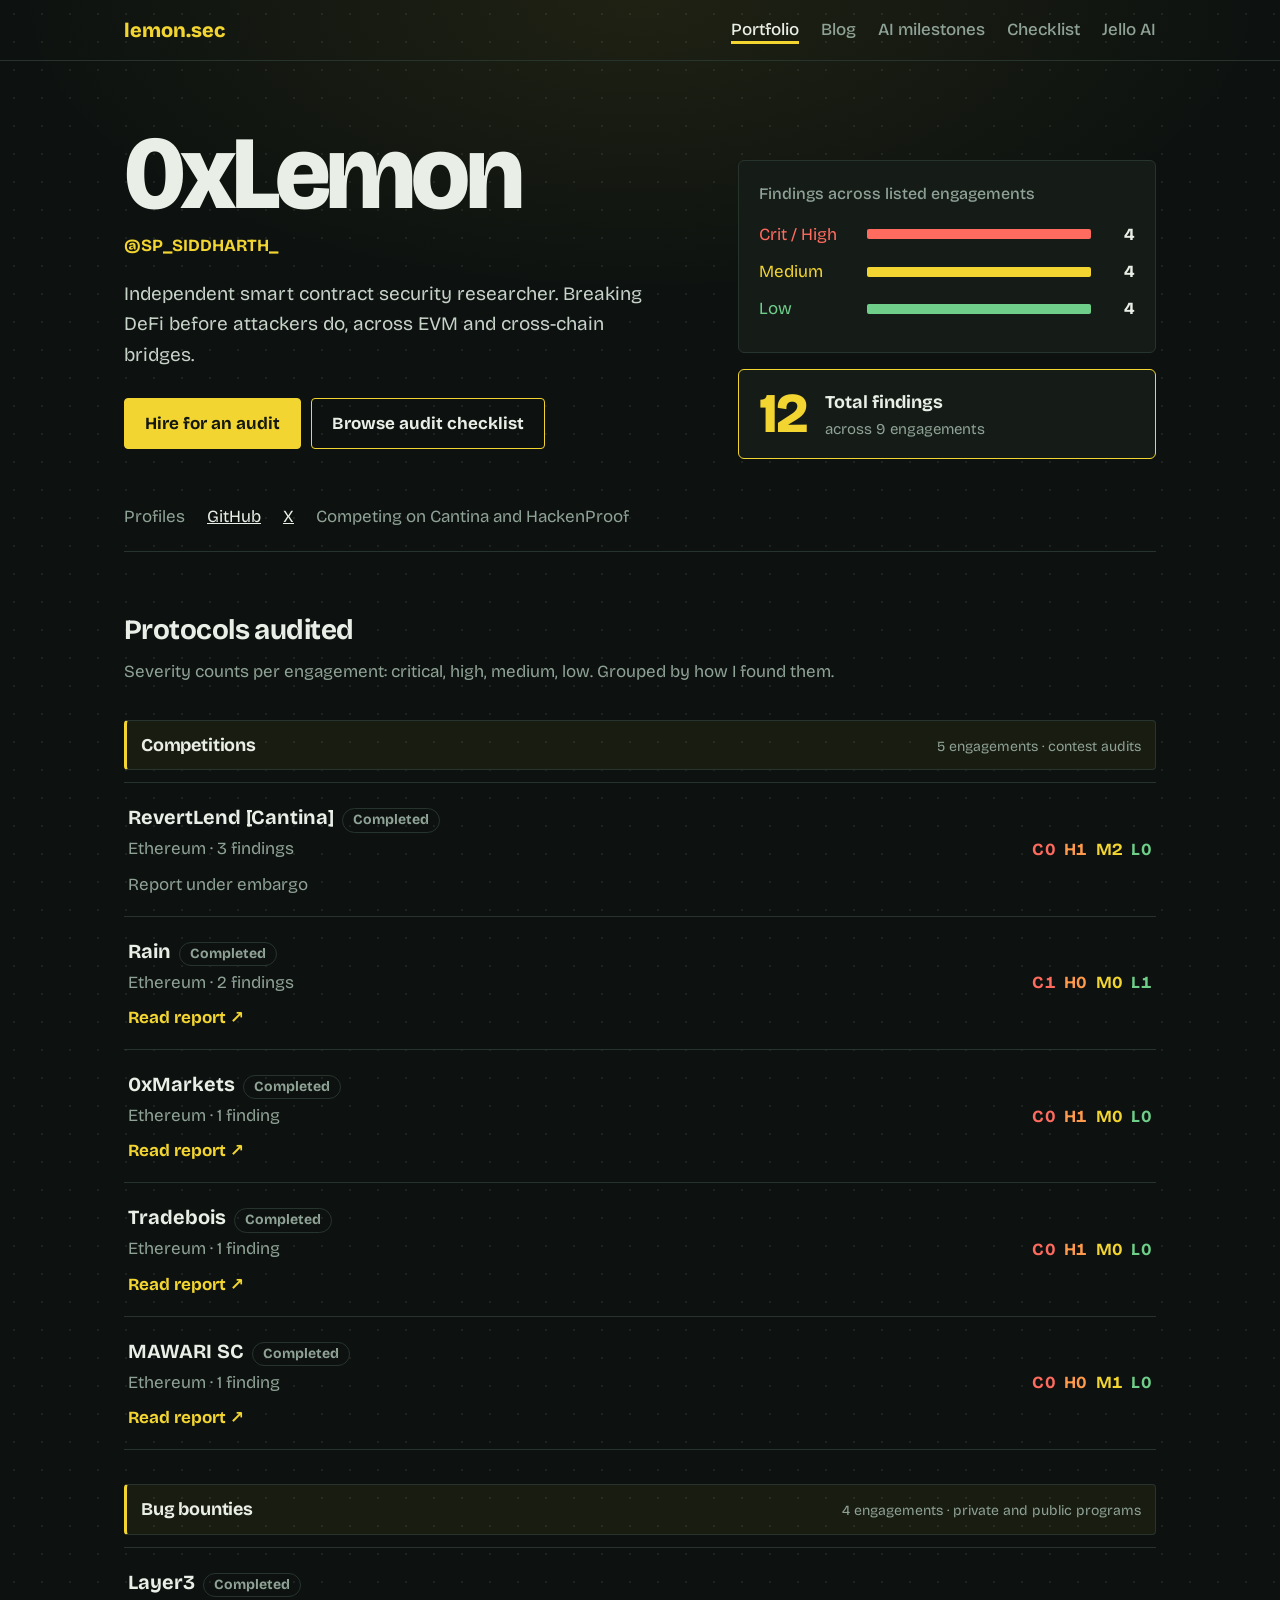
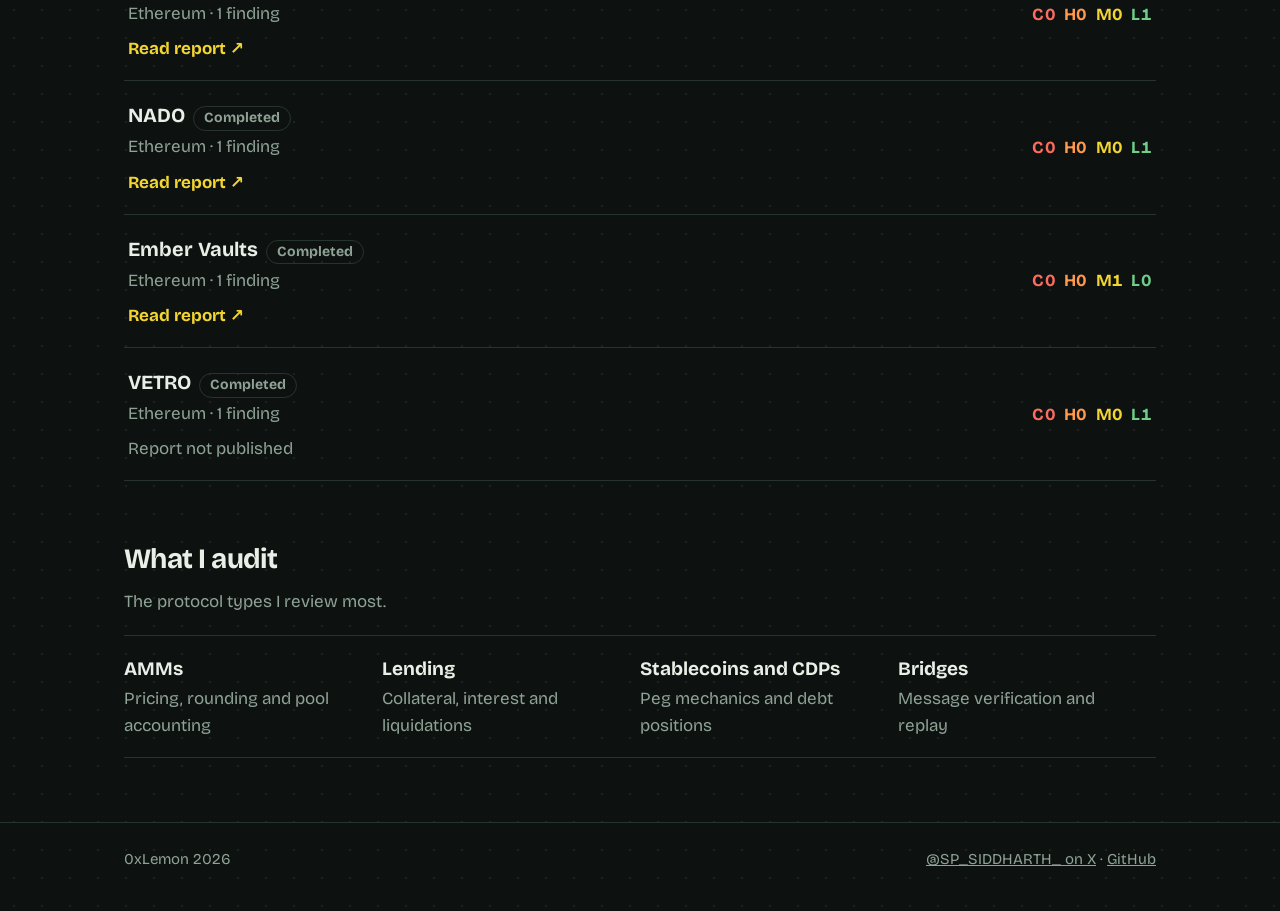
==== index.html @ 2fc19fa5 "Add files via upload" ====
<!doctype html><html lang="en"><head><meta charset="utf-8"><meta name="viewport" content="width=device-width, initial-scale=1">
<title>0xLemon | Smart contract security auditor</title><meta name="description" content="Independent smart contract security researcher across EVM and cross-chain bridges."><meta name="theme-color" content="#0d1210">
<meta property="og:title" content="0xLemon | Smart contract security auditor"><meta property="og:description" content="Independent smart contract security researcher across EVM and cross-chain bridges."><meta property="og:type" content="website"><meta property="og:image" content="assets/banner.png"><meta name="twitter:card" content="summary_large_image"><meta name="twitter:site" content="@SP_SIDDHARTH_">
<link rel="preconnect" href="https://fonts.googleapis.com"><link rel="preconnect" href="https://fonts.gstatic.com" crossorigin>
<link href="https://fonts.googleapis.com/css2?family=Bricolage+Grotesque:wght@400;500;700;800&display=swap" rel="stylesheet">
<link rel="stylesheet" href="assets/style.css"></head><body>
<header><div class="wrap"><a class="logo" href="index.html">lemon.sec</a><nav><a href="index.html" aria-current="page">Portfolio</a><a href="blog.html">Blog</a><a href="milestones.html">AI milestones</a><a href="checklist.html">Checklist</a><a href="jello-skill.html">Jello AI</a></nav></div></header>
<main class="wrap">
<section class="hero"><div><h1>0xLemon</h1><p class="handle">@SP_SIDDHARTH_</p>
<p class="bio">Independent smart contract security researcher. Breaking DeFi before attackers do, across EVM and cross-chain bridges.</p>
<a class="btn main" href="https://mail.google.com/mail/?view=cm&amp;fs=1&amp;to=Ksiddharth346@gmail.com" target="_blank" rel="noopener noreferrer">Hire for an audit</a><a class="btn" href="checklist.html">Browse audit checklist</a></div>
<div class="side"><div class="tally"><h3>Findings across listed engagements</h3><div class="row"><span class="c">Crit / High</span><div class="bar" style="width:100%;--c:var(--crit)"></div><b>4</b></div><div class="row"><span class="m">Medium</span><div class="bar" style="width:100%;--c:var(--med)"></div><b>4</b></div><div class="row"><span class="l">Low</span><div class="bar" style="width:100%;--c:var(--low)"></div><b>4</b></div></div><div class="total"><span class="n">12</span><span class="t">Total findings<small>across 9 engagements</small></span></div></div></section>
<div class="links"><span>Profiles</span><a href="https://github.com/Siddev09">GitHub</a><a href="https://x.com/SP_SIDDHARTH_">X</a><span>Competing on Cantina and HackenProof</span></div>
<h2>Protocols audited</h2><p>Severity counts per engagement: critical, high, medium, low. Grouped by how I found them.</p><div class="grp"><h3>Competitions</h3><span>5 engagements · contest audits</span></div><ul class="ledger"><li><strong>RevertLend [Cantina]<span class="st">Completed</span></strong><span class="d">Ethereum · 3 findings</span><span class="rep none">Report under embargo</span><span class="r chips"><i class="c">C0</i><i class="h">H1</i><i class="m">M2</i><i class="l">L0</i></span></li><li><strong>Rain<span class="st">Completed</span></strong><span class="d">Ethereum · 2 findings</span><a class="rep" href="https://github.com/Siddev09/Audit_Report_Portfolio/blob/main/Rain.md" target="_blank" rel="noopener noreferrer">Read report &#8599;</a><span class="r chips"><i class="c">C1</i><i class="h">H0</i><i class="m">M0</i><i class="l">L1</i></span></li><li><strong>0xMarkets<span class="st">Completed</span></strong><span class="d">Ethereum · 1 finding</span><a class="rep" href="https://github.com/Siddev09/Audit_Report_Portfolio/blob/main/0xMarkets.md" target="_blank" rel="noopener noreferrer">Read report &#8599;</a><span class="r chips"><i class="c">C0</i><i class="h">H1</i><i class="m">M0</i><i class="l">L0</i></span></li><li><strong>Tradebois<span class="st">Completed</span></strong><span class="d">Ethereum · 1 finding</span><a class="rep" href="https://github.com/Siddev09/Audit_Report_Portfolio/blob/main/TradeBois.md" target="_blank" rel="noopener noreferrer">Read report &#8599;</a><span class="r chips"><i class="c">C0</i><i class="h">H1</i><i class="m">M0</i><i class="l">L0</i></span></li><li><strong>MAWARI SC<span class="st">Completed</span></strong><span class="d">Ethereum · 1 finding</span><a class="rep" href="https://github.com/Siddev09/Audit_Report_Portfolio/blob/main/MawariSC.md" target="_blank" rel="noopener noreferrer">Read report &#8599;</a><span class="r chips"><i class="c">C0</i><i class="h">H0</i><i class="m">M1</i><i class="l">L0</i></span></li></ul><div class="grp"><h3>Bug bounties</h3><span>4 engagements · private and public programs</span></div><ul class="ledger"><li><strong>Layer3<span class="st">Completed</span></strong><span class="d">Ethereum · 1 finding</span><a class="rep" href="https://github.com/Siddev09/Audit_Report_Portfolio/blob/main/Layer3.md" target="_blank" rel="noopener noreferrer">Read report &#8599;</a><span class="r chips"><i class="c">C0</i><i class="h">H0</i><i class="m">M0</i><i class="l">L1</i></span></li><li><strong>NADO<span class="st">Completed</span></strong><span class="d">Ethereum · 1 finding</span><a class="rep" href="https://github.com/Siddev09/Audit_Report_Portfolio/blob/main/nado.md" target="_blank" rel="noopener noreferrer">Read report &#8599;</a><span class="r chips"><i class="c">C0</i><i class="h">H0</i><i class="m">M0</i><i class="l">L1</i></span></li><li><strong>Ember Vaults<span class="st">Completed</span></strong><span class="d">Ethereum · 1 finding</span><a class="rep" href="https://github.com/Siddev09/Audit_Report_Portfolio/blob/main/EmberVault.md" target="_blank" rel="noopener noreferrer">Read report &#8599;</a><span class="r chips"><i class="c">C0</i><i class="h">H0</i><i class="m">M1</i><i class="l">L0</i></span></li><li><strong>VETRO<span class="st">Completed</span></strong><span class="d">Ethereum · 1 finding</span><span class="rep none">Report not published</span><span class="r chips"><i class="c">C0</i><i class="h">H0</i><i class="m">M0</i><i class="l">L1</i></span></li></ul>
<h2>What I audit</h2><p>The protocol types I review most.</p>
<div class="areas"><div><b>AMMs</b><span>Pricing, rounding and pool accounting</span></div><div><b>Lending</b><span>Collateral, interest and liquidations</span></div><div><b>Stablecoins and CDPs</b><span>Peg mechanics and debt positions</span></div><div><b>Bridges</b><span>Message verification and replay</span></div></div></main>
<footer><div class="wrap"><span>0xLemon 2026</span><span><a href="https://x.com/SP_SIDDHARTH_">@SP_SIDDHARTH_ on X</a> · <a href="https://github.com/Siddev09">GitHub</a></span></div></footer>
<script src="assets/app.js"></script></body></html>
---- assets/style.css ----
:root{--bg:#0d1210;--surface:#151c18;--line:#27342d;--text:#e9efe6;--muted:#8fa296;--lemon:#f3d531;--crit:#ff6b5e;--high:#ff9a4d;--med:#f3d531;--low:#6fcf8a}
*{box-sizing:border-box}
body{margin:0;background:var(--bg);color:var(--text);font:17px/1.6 "Bricolage Grotesque",system-ui,sans-serif}
a{color:inherit}a:focus-visible,button:focus-visible,input:focus-visible{outline:3px solid var(--lemon);outline-offset:2px}
.wrap{max-width:1080px;margin:0 auto;padding:0 24px}
header{border-bottom:1px solid var(--line)}
header .wrap{display:flex;justify-content:space-between;align-items:center;gap:16px;flex-wrap:wrap;padding-top:14px;padding-bottom:14px}
.logo{font-weight:800;font-size:20px;text-decoration:none;color:var(--lemon)}
nav a{margin-left:22px;text-decoration:none;color:var(--muted);font-weight:500}nav a:hover,nav a[aria-current]{color:var(--text);text-decoration:underline;text-decoration-thickness:3px;text-decoration-color:var(--lemon);text-underline-offset:6px}
h1{font-size:clamp(52px,9vw,104px);line-height:.95;letter-spacing:-.04em;margin:0 0 8px;font-weight:800}
h2{font-size:28px;letter-spacing:-.02em;margin:56px 0 6px}h2+p{color:var(--muted);margin:0 0 20px}
.handle{color:var(--lemon);font-weight:700;margin:0 0 20px}
.hero{display:grid;grid-template-columns:1.15fr .85fr;gap:48px;padding:64px 0 24px;align-items:end}
.hero p.bio{max-width:44ch;font-size:19px;color:#c7d3c9;margin:0 0 28px}
.btn{display:inline-block;padding:11px 20px;border:1.5px solid var(--lemon);border-radius:4px;font-weight:700;text-decoration:none;margin:0 10px 10px 0}
.btn.main{background:var(--lemon);color:#14180f}.btn:hover{background:#fff;border-color:#fff;color:#14180f}
.tally{background:var(--surface);border:1px solid var(--line);border-radius:6px;padding:20px}
.tally h3{margin:0 0 14px;font-size:16px;color:var(--muted);font-weight:500}
.row{display:grid;grid-template-columns:72px 1fr 32px;gap:12px;align-items:center;margin:10px 0}
.bar{height:10px;border-radius:2px;background:var(--c)}.row b{text-align:right}
.links{display:flex;flex-wrap:wrap;gap:8px 22px;padding:20px 0;border-bottom:1px solid var(--line);color:var(--muted)}.links a{color:var(--text)}
.ledger{border-top:1px solid var(--line);margin:0;padding:0;list-style:none}
.ledger li{border-bottom:1px solid var(--line);display:grid;grid-template-columns:1fr auto;gap:2px 24px;padding:18px 4px}
.ledger strong{font-size:20px}.ledger .d{color:var(--muted);grid-column:1}.ledger .r{grid-column:2;grid-row:1/3;align-self:center;text-align:right}
.chips{font-weight:700;letter-spacing:.02em;font-variant-numeric:tabular-nums}
.chips i{font-style:normal;margin-left:8px}.c{color:var(--crit)}.h{color:var(--high)}.m{color:var(--med)}.l{color:var(--low)}
.st{display:inline-block;font-size:14px;border:1px solid var(--line);border-radius:99px;padding:0 10px;margin-left:8px;color:var(--muted)}.st.on{border-color:var(--lemon);color:var(--lemon)}
.areas{display:grid;grid-template-columns:repeat(auto-fit,minmax(220px,1fr));gap:0;border-top:1px solid var(--line)}
.areas div{padding:18px 20px 18px 0;border-bottom:1px solid var(--line)}.areas b{display:block;font-size:19px}.areas span{color:var(--muted)}
.page{max-width:68ch;padding-bottom:40px}.page p{color:#c7d3c9}
code{background:var(--surface);padding:1px 6px;border-radius:3px;font-size:.9em}
.prog{position:sticky;top:0;background:var(--lemon);color:#14180f;padding:8px 16px;font-weight:700;border-radius:0 0 6px 6px;display:inline-block}
.group{margin-top:36px}.group h2{margin-top:0}
.checks{list-style:none;padding:0;margin:0;border-top:1px solid var(--line)}.checks li{border-bottom:1px solid var(--line)}
.checks label{display:flex;gap:12px;padding:12px 4px;cursor:pointer}.checks input{margin-top:6px;width:18px;height:18px;accent-color:var(--lemon)}
.checks input:checked+span{text-decoration:line-through;opacity:.5}
footer{border-top:1px solid var(--line);margin-top:64px;padding:24px 0 40px;font-size:15px;color:var(--muted)}footer .wrap{display:flex;gap:20px;flex-wrap:wrap;justify-content:space-between}
@media(max-width:800px){.hero{grid-template-columns:1fr;padding-top:36px}nav a{margin:0 18px 0 0}}

.tl{list-style:none;margin:0;padding:0;border-top:1px solid var(--line)}
.tl li{display:grid;grid-template-columns:150px 1fr;gap:4px 28px;padding:20px 4px;border-bottom:1px solid var(--line)}
.tl .when{color:var(--muted)}.tl strong{font-size:20px}.tl p{margin:4px 0 0;color:#c7d3c9;max-width:62ch}
.tl a{color:var(--lemon)}
.posts a{text-decoration:none}.posts li:hover{background:var(--surface)}
.tag{display:inline-block;border:1px solid var(--line);border-radius:99px;padding:0 10px;font-size:14px;color:var(--muted);margin-left:8px}
.post h2{font-size:24px;margin:36px 0 8px}.post p,.post li{font-size:18px;line-height:1.7;color:#d3ddd5}.post pre{background:var(--surface);border:1px solid var(--line);padding:14px;border-radius:6px;overflow-x:auto}
.meta{color:var(--muted);margin:0 0 24px}
@media(max-width:700px){.tl li{grid-template-columns:1fr}}
.passes{list-style:none;margin:0;padding:0;border-top:1px solid var(--line)}
.passes li{display:grid;grid-template-columns:1.1fr .9fr 1.8fr;gap:6px 28px;padding:18px 4px;border-bottom:1px solid var(--line);align-items:baseline}
.passes strong{font-size:19px}.passes span{color:#c7d3c9}
.trig{color:var(--lemon);background:var(--surface);border:1px solid var(--line);border-radius:4px;padding:2px 8px;font-size:15px;white-space:nowrap}
.rage{border:1px solid var(--high);border-left-width:6px;border-radius:6px;padding:8px 24px 20px;background:var(--surface);margin-top:20px}
.rage h2{margin-top:16px}.rage p{color:#d3ddd5}
.two{display:grid;grid-template-columns:1fr 1fr;gap:0 40px}.two div{border-top:1px solid var(--line);padding:16px 0}.two p{margin:4px 0 0;color:#c7d3c9}
.wide{max-width:none}.wide p{max-width:66ch}
@media(max-width:800px){.passes li{grid-template-columns:1fr}.two{grid-template-columns:1fr}}
.stats{font-family:ui-monospace,SFMono-Regular,Menlo,Consolas,monospace;font-size:15px;color:var(--muted);margin:24px 0 16px}.stats b{color:var(--lemon);font-weight:400}.stats span{color:var(--text)}
.gloss{display:grid;grid-template-columns:1fr 1fr;gap:0 40px;margin-top:8px}.gloss div{border-top:1px solid var(--line);padding:14px 0;color:#c7d3c9}.gloss code{color:var(--lemon)}
@media(max-width:700px){.gloss{grid-template-columns:1fr}}
.gloss{grid-template-columns:repeat(3,1fr);gap:0 16px;margin-top:16px}
.tl li{padding-left:0;padding-right:0}

.term{display:grid;grid-template-columns:repeat(3,1fr);grid-auto-rows:1fr;gap:16px}
.card{background:#090d0b;border:1px solid var(--line);border-radius:6px;font-family:ui-monospace,SFMono-Regular,Menlo,Consolas,monospace}
.card .bar{background:#0f1612;border-radius:5px 5px 0 0;padding:10px 18px;font-size:13px;line-height:20px;color:var(--muted);word-break:break-all}
.card .bar b{color:var(--lemon);font-weight:400}
.card .bd{padding:22px 18px 24px}
.card .rk{display:flex;align-items:baseline;gap:12px}
.card .rk strong{font-size:54px;line-height:1;color:var(--lemon);letter-spacing:-.03em}
.card .rk span{color:var(--muted);font-size:14px}
.card h3{font-family:"Bricolage Grotesque",system-ui,sans-serif;font-size:19px;line-height:1.3;min-height:2.6em;margin:16px 0 14px}
.kv{display:grid;grid-template-columns:auto 1fr;gap:4px 18px;font-size:15px;margin:0 0 16px}.kv dt{color:var(--muted)}.kv dd{margin:0}
.card .exp{font-family:"Bricolage Grotesque",system-ui,sans-serif;font-size:15px;line-height:1.55;margin:0;color:#aebcb2}
@media(max-width:900px){.term,.gloss{grid-template-columns:1fr}.term{grid-auto-rows:auto}}

/* blog entries */
.entries{margin-top:24px;border-top:1px solid var(--line)}
.entry{border-bottom:1px solid var(--line)}
.entry>summary{list-style:none;cursor:pointer;display:grid;grid-template-columns:1fr auto;gap:8px 24px;align-items:center;padding:24px 4px}
.entry>summary::-webkit-details-marker{display:none}
.entry>summary:hover{background:var(--surface)}
.entry>summary:focus-visible{outline:3px solid var(--lemon);outline-offset:-3px}
.entry .ml{display:block;color:var(--muted);font-size:14px;margin:0 0 6px}
.entry h2{font-size:26px;line-height:1.2;margin:0 0 8px;letter-spacing:-.02em}
.entry .ex{display:block;color:#c7d3c9;margin:0 0 10px;max-width:62ch}
.entry .tg span{display:inline-block;border:1px solid var(--line);border-radius:99px;padding:0 10px;font-size:14px;color:var(--muted);margin-right:8px}
.tog{display:inline-flex;align-items:center;gap:10px;border:1.5px solid var(--lemon);color:var(--lemon);border-radius:4px;padding:8px 14px;font-weight:700;white-space:nowrap}
.tog::before{content:"Read full article"}
.tog::after{content:"";width:8px;height:8px;border-right:2px solid currentColor;border-bottom:2px solid currentColor;transform:rotate(45deg);margin-top:-3px}
.entry[open] .tog::before{content:"Close article"}
.entry[open] .tog::after{transform:rotate(-135deg);margin-top:3px}
.entry .body{max-width:68ch;padding:8px 4px 44px}
.entry .body h2{font-size:24px;margin:36px 0 10px}
.entry .body p,.entry .body li{font-size:18px;line-height:1.7;color:#d3ddd5}
.entry .body ul{padding-left:22px}.entry .body li{margin:8px 0}
.entry .body strong{color:var(--text)}
@media(max-width:700px){.entry>summary{grid-template-columns:1fr}.tog{justify-self:start}}
/* widgets */.wd{margin:30px 0;background:var(--surface);border:1px solid var(--line);border-radius:8px;overflow:hidden}
.wd .wh{background:#0f1612;padding:10px 16px;font-weight:700;font-size:16px;color:var(--text)}
.wd .wh span{color:#14180f;background:var(--lemon);border-radius:3px;font-size:12px;letter-spacing:.06em;text-transform:uppercase;padding:2px 8px;margin-right:10px}
.wd .wb{padding:16px}
.entry .body .wd p{font-size:16px;line-height:1.55;color:#c7d3c9;margin:0 0 14px}
.entry .body .wd .cap{font-size:17px;color:var(--text);min-height:3.4em}
.wd .nodes{display:flex;flex-wrap:wrap;align-items:center;gap:8px;margin-bottom:14px}
.wd .nodes b{border:1.5px solid var(--line);border-radius:5px;padding:6px 12px;font-weight:500;color:var(--muted)}
.wd .nodes b.on{border-color:var(--lemon);color:var(--lemon);background:#1b2417}
.wd .nodes i{color:var(--muted);font-style:normal}
.wd .dots{display:flex;align-items:center;gap:6px;margin-bottom:12px}
.wd .dots .d{width:22px;height:5px;border-radius:3px;background:var(--line)}.wd .dots .d.on{background:var(--lemon)}
.wd .dots em{margin-left:8px;color:var(--muted);font-size:14px;font-style:normal}
.wd .ctl{display:flex;flex-wrap:wrap;gap:10px;margin-top:12px}
.wbtn{font:inherit;font-weight:700;font-size:15px;color:var(--lemon);background:transparent;border:1.5px solid var(--lemon);border-radius:4px;padding:7px 14px;cursor:pointer}
.wbtn:hover:not(:disabled){background:var(--lemon);color:#14180f}.wbtn:disabled{opacity:.35;cursor:default}.wbtn.ghost{border-color:var(--line);color:var(--muted)}
.wd :focus-visible{outline:3px solid var(--lemon);outline-offset:2px}
.wd .st{display:grid;grid-template-columns:auto 1fr;gap:6px 20px;margin:0;font-size:16px}
.wd .st dt{color:var(--muted)}.wd .st dd{margin:0;font-weight:700}.wd .st dd.bad{color:var(--crit)}
.wd .rng{display:block;margin:0 0 14px;color:var(--text)}.wd .rng b{color:var(--lemon)}
.wd .rng input{display:block;width:100%;margin-top:8px;accent-color:var(--lemon)}
.wd .meter{position:relative;height:12px;background:var(--bg);border:1px solid var(--line);border-radius:6px;margin:6px 0 16px;overflow:hidden}
.wd .fill{position:absolute;top:0;bottom:0;left:0;background:var(--low)}.wd .mk{position:absolute;top:0;bottom:0;left:75%;width:2px;background:var(--text)}
.wd .res{margin-top:14px;padding:12px 14px;border-left:4px solid var(--low);background:var(--bg);color:var(--text);border-radius:0 4px 4px 0;font-size:16px;line-height:1.5}
.wd .res.warn{border-color:var(--med)}.wd .res.bad{border-color:var(--crit)}.wd .res div+div{margin-top:8px}
.wd fieldset{border:1px solid var(--line);border-radius:6px;margin:0 0 12px;padding:8px 14px}.wd legend{color:var(--muted);padding:0 6px;font-size:14px}
.wd .chk{display:flex;gap:10px;align-items:flex-start;margin:8px 0;cursor:pointer;color:var(--text);font-size:16px}
.wd .chk input{margin-top:4px;width:17px;height:17px;accent-color:var(--lemon);flex:none}

.entry .body pre{background:#090d0b;border:1px solid var(--line);border-radius:6px;padding:14px 16px;overflow-x:auto;margin:16px 0}
.entry .body pre code{background:none;padding:0;font-size:14.5px;line-height:1.6;color:#d3ddd5;white-space:pre-wrap}
.wd .pp{background:#090d0b;border:1px solid var(--line);border-radius:6px;padding:14px 16px;margin:0 0 4px;font:14.5px/1.6 ui-monospace,SFMono-Regular,Menlo,Consolas,monospace;color:#d3ddd5;white-space:pre-wrap;overflow-x:auto}
.wd .pp .sy{color:var(--lemon)}.wd .pp .un{display:inline-block;margin-top:4px;padding:2px 8px;border:1.5px dashed var(--high);border-radius:4px}
.wbtn[aria-pressed=true]{background:var(--lemon);color:#14180f}
.wd .q{margin:0 0 18px}.wd .q .res{margin-top:8px}.wd .sc{align-self:center;color:var(--muted);font-size:15px}
/* /widgets */
/* report links */
.ledger .rep{grid-column:1;margin-top:6px;font-weight:700;color:var(--lemon);text-decoration:none}.ledger a.rep:hover{text-decoration:underline;text-underline-offset:4px}.ledger .rep.none{color:var(--muted);font-weight:400}
.ledger .r{grid-row:1/4}

.row{grid-template-columns:96px 1fr 32px}.side{display:grid;gap:16px}.total{display:flex;align-items:center;gap:18px;background:var(--surface);border:1px solid var(--lemon);border-radius:6px;padding:16px 20px}.total .n{font-size:56px;line-height:1;font-weight:800;color:var(--lemon);letter-spacing:-.03em}.total .t{font-weight:700;font-size:18px}.total small{display:block;color:var(--muted);font-weight:400;font-size:15px}

/* checklist landing */
.cl{text-align:center;padding:48px 24px 24px;min-height:calc(100vh - 150px);display:flex;flex-direction:column;align-items:center;justify-content:center}
.eyebrow{display:inline-block;color:var(--lemon);border:1px solid rgba(243,213,49,.35);background:rgba(243,213,49,.07);border-radius:99px;padding:5px 14px;font-weight:500;letter-spacing:.06em;text-transform:uppercase;font-size:12.5px;margin:0 0 26px}
.stage{width:150px;margin:0 0 26px}.stage .art{width:100%;height:auto;display:block}
.cl-h{font-size:clamp(40px,7vw,76px);line-height:1.02;letter-spacing:-.045em;margin:0 0 18px;font-weight:700}
.cl-h span{color:var(--muted)}
.cl-sub{max-width:38ch;margin:0 auto 30px;font-size:19px;line-height:1.5;color:var(--muted)}
.cl-cta{margin:0}.cl-cta .btn{margin:0;padding:12px 26px;border-radius:99px;font-size:17px}
/* dotted background, all pages */
body{background:radial-gradient(ellipse 70% 420px at 50% 0,rgba(243,213,49,.08),transparent 70%),radial-gradient(rgba(255,255,255,.07) 1px,transparent 1px) 0 0/28px 28px,var(--bg)}

/* ledger groups */
.grp{display:flex;justify-content:space-between;align-items:baseline;gap:12px;flex-wrap:wrap;margin:34px 0 12px;padding:10px 14px;background:rgba(243,213,49,.05);border:1px solid var(--line);border-left:3px solid var(--lemon);border-radius:4px}
.grp h3{margin:0;font-size:18px;letter-spacing:-.01em}.grp span{color:var(--muted);font-size:14px}
.grp+.ledger{margin-bottom:0}
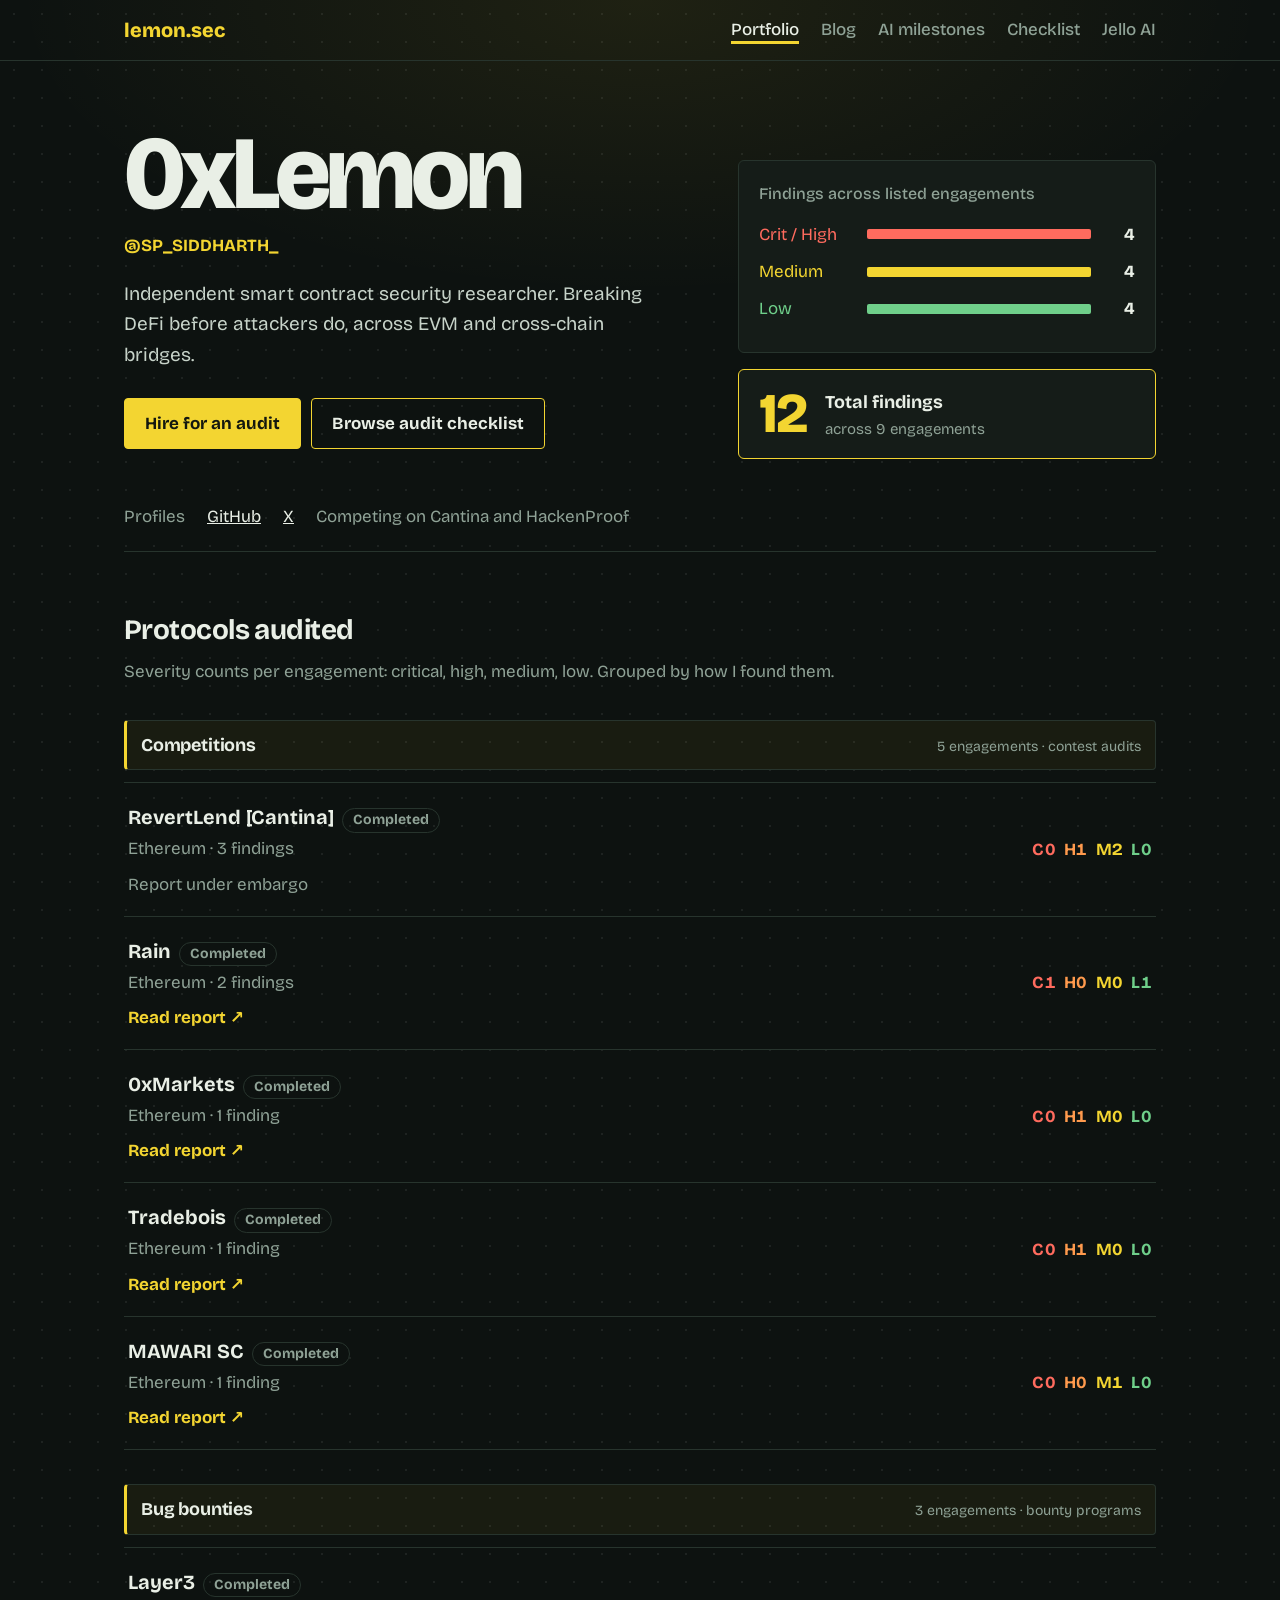
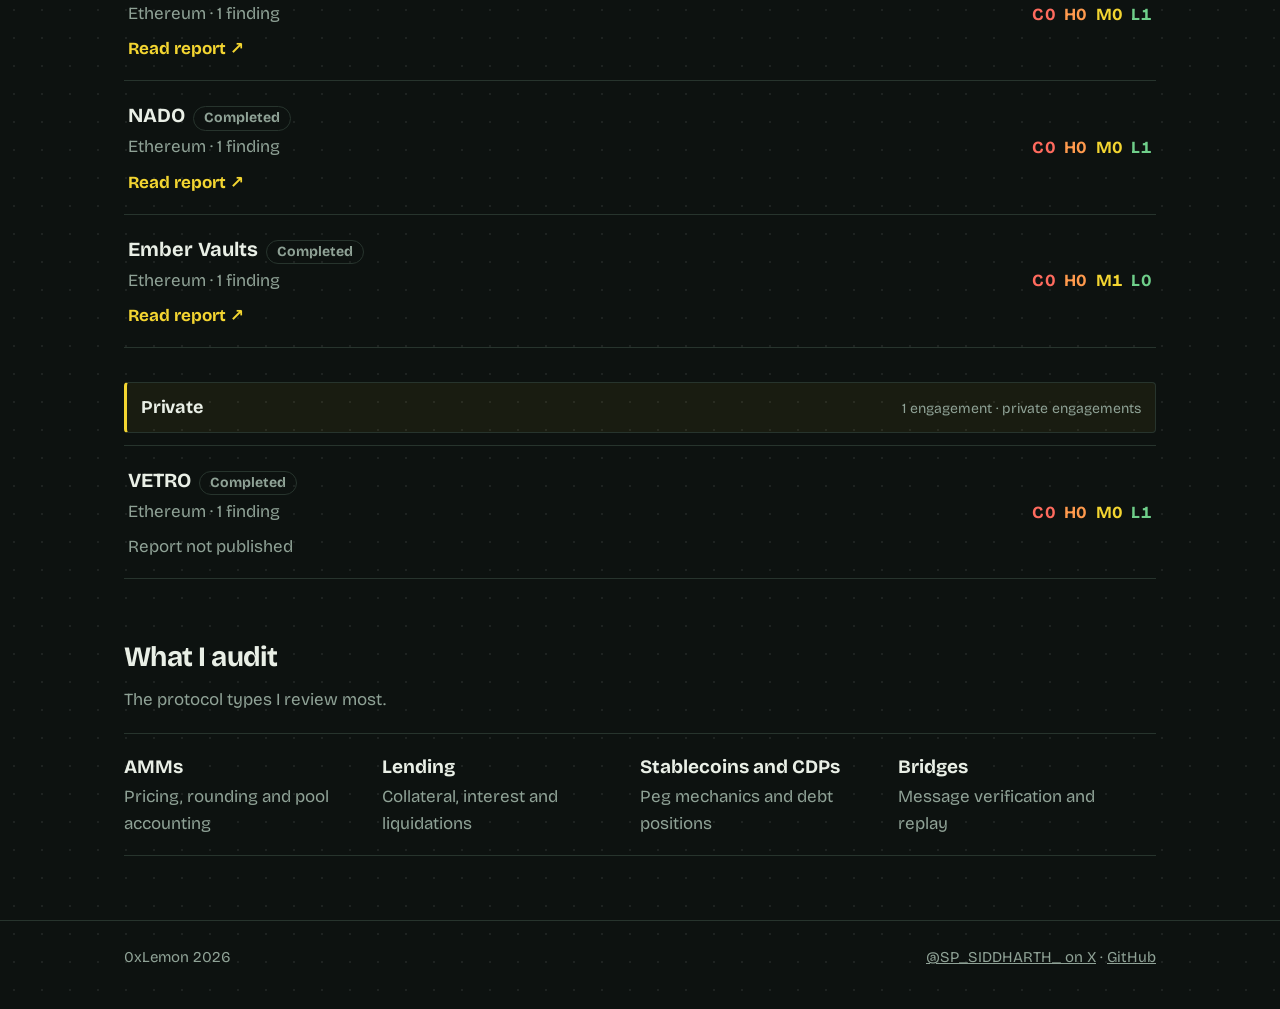
==== commit 2f4f1084: "Revise audit protocols and findings section Updated the audit protocols section to include detailed " ====
--- a/index.html
+++ b/index.html
@@ -11,8 +11,8 @@
 <a class="btn main" href="https://mail.google.com/mail/?view=cm&amp;fs=1&amp;to=Ksiddharth346@gmail.com" target="_blank" rel="noopener noreferrer">Hire for an audit</a><a class="btn" href="checklist.html">Browse audit checklist</a></div>
 <div class="side"><div class="tally"><h3>Findings across listed engagements</h3><div class="row"><span class="c">Crit / High</span><div class="bar" style="width:100%;--c:var(--crit)"></div><b>4</b></div><div class="row"><span class="m">Medium</span><div class="bar" style="width:100%;--c:var(--med)"></div><b>4</b></div><div class="row"><span class="l">Low</span><div class="bar" style="width:100%;--c:var(--low)"></div><b>4</b></div></div><div class="total"><span class="n">12</span><span class="t">Total findings<small>across 9 engagements</small></span></div></div></section>
 <div class="links"><span>Profiles</span><a href="https://github.com/Siddev09">GitHub</a><a href="https://x.com/SP_SIDDHARTH_">X</a><span>Competing on Cantina and HackenProof</span></div>
-<h2>Protocols audited</h2><p>Severity counts per engagement: critical, high, medium, low. Grouped by how I found them.</p><div class="grp"><h3>Competitions</h3><span>5 engagements · contest audits</span></div><ul class="ledger"><li><strong>RevertLend [Cantina]<span class="st">Completed</span></strong><span class="d">Ethereum · 3 findings</span><span class="rep none">Report under embargo</span><span class="r chips"><i class="c">C0</i><i class="h">H1</i><i class="m">M2</i><i class="l">L0</i></span></li><li><strong>Rain<span class="st">Completed</span></strong><span class="d">Ethereum · 2 findings</span><a class="rep" href="https://github.com/Siddev09/Audit_Report_Portfolio/blob/main/Rain.md" target="_blank" rel="noopener noreferrer">Read report &#8599;</a><span class="r chips"><i class="c">C1</i><i class="h">H0</i><i class="m">M0</i><i class="l">L1</i></span></li><li><strong>0xMarkets<span class="st">Completed</span></strong><span class="d">Ethereum · 1 finding</span><a class="rep" href="https://github.com/Siddev09/Audit_Report_Portfolio/blob/main/0xMarkets.md" target="_blank" rel="noopener noreferrer">Read report &#8599;</a><span class="r chips"><i class="c">C0</i><i class="h">H1</i><i class="m">M0</i><i class="l">L0</i></span></li><li><strong>Tradebois<span class="st">Completed</span></strong><span class="d">Ethereum · 1 finding</span><a class="rep" href="https://github.com/Siddev09/Audit_Report_Portfolio/blob/main/TradeBois.md" target="_blank" rel="noopener noreferrer">Read report &#8599;</a><span class="r chips"><i class="c">C0</i><i class="h">H1</i><i class="m">M0</i><i class="l">L0</i></span></li><li><strong>MAWARI SC<span class="st">Completed</span></strong><span class="d">Ethereum · 1 finding</span><a class="rep" href="https://github.com/Siddev09/Audit_Report_Portfolio/blob/main/MawariSC.md" target="_blank" rel="noopener noreferrer">Read report &#8599;</a><span class="r chips"><i class="c">C0</i><i class="h">H0</i><i class="m">M1</i><i class="l">L0</i></span></li></ul><div class="grp"><h3>Bug bounties</h3><span>4 engagements · private and public programs</span></div><ul class="ledger"><li><strong>Layer3<span class="st">Completed</span></strong><span class="d">Ethereum · 1 finding</span><a class="rep" href="https://github.com/Siddev09/Audit_Report_Portfolio/blob/main/Layer3.md" target="_blank" rel="noopener noreferrer">Read report &#8599;</a><span class="r chips"><i class="c">C0</i><i class="h">H0</i><i class="m">M0</i><i class="l">L1</i></span></li><li><strong>NADO<span class="st">Completed</span></strong><span class="d">Ethereum · 1 finding</span><a class="rep" href="https://github.com/Siddev09/Audit_Report_Portfolio/blob/main/nado.md" target="_blank" rel="noopener noreferrer">Read report &#8599;</a><span class="r chips"><i class="c">C0</i><i class="h">H0</i><i class="m">M0</i><i class="l">L1</i></span></li><li><strong>Ember Vaults<span class="st">Completed</span></strong><span class="d">Ethereum · 1 finding</span><a class="rep" href="https://github.com/Siddev09/Audit_Report_Portfolio/blob/main/EmberVault.md" target="_blank" rel="noopener noreferrer">Read report &#8599;</a><span class="r chips"><i class="c">C0</i><i class="h">H0</i><i class="m">M1</i><i class="l">L0</i></span></li><li><strong>VETRO<span class="st">Completed</span></strong><span class="d">Ethereum · 1 finding</span><span class="rep none">Report not published</span><span class="r chips"><i class="c">C0</i><i class="h">H0</i><i class="m">M0</i><i class="l">L1</i></span></li></ul>
+<h2>Protocols audited</h2><p>Severity counts per engagement: critical, high, medium, low. Grouped by how I found them.</p><div class="grp"><h3>Competitions</h3><span>5 engagements · contest audits</span></div><ul class="ledger"><li><strong>RevertLend [Cantina]<span class="st">Completed</span></strong><span class="d">Ethereum · 3 findings</span><span class="rep none">Report under embargo</span><span class="r chips"><i class="c">C0</i><i class="h">H1</i><i class="m">M2</i><i class="l">L0</i></span></li><li><strong>Rain<span class="st">Completed</span></strong><span class="d">Ethereum · 2 findings</span><a class="rep" href="https://github.com/Siddev09/Audit_Report_Portfolio/blob/main/Rain.md" target="_blank" rel="noopener noreferrer">Read report &#8599;</a><span class="r chips"><i class="c">C1</i><i class="h">H0</i><i class="m">M0</i><i class="l">L1</i></span></li><li><strong>0xMarkets<span class="st">Completed</span></strong><span class="d">Ethereum · 1 finding</span><a class="rep" href="https://github.com/Siddev09/Audit_Report_Portfolio/blob/main/0xMarkets.md" target="_blank" rel="noopener noreferrer">Read report &#8599;</a><span class="r chips"><i class="c">C0</i><i class="h">H1</i><i class="m">M0</i><i class="l">L0</i></span></li><li><strong>Tradebois<span class="st">Completed</span></strong><span class="d">Ethereum · 1 finding</span><a class="rep" href="https://github.com/Siddev09/Audit_Report_Portfolio/blob/main/TradeBois.md" target="_blank" rel="noopener noreferrer">Read report &#8599;</a><span class="r chips"><i class="c">C0</i><i class="h">H1</i><i class="m">M0</i><i class="l">L0</i></span></li><li><strong>MAWARI SC<span class="st">Completed</span></strong><span class="d">Ethereum · 1 finding</span><a class="rep" href="https://github.com/Siddev09/Audit_Report_Portfolio/blob/main/MawariSC.md" target="_blank" rel="noopener noreferrer">Read report &#8599;</a><span class="r chips"><i class="c">C0</i><i class="h">H0</i><i class="m">M1</i><i class="l">L0</i></span></li></ul><div class="grp"><h3>Bug bounties</h3><span>3 engagements · bounty programs</span></div><ul class="ledger"><li><strong>Layer3<span class="st">Completed</span></strong><span class="d">Ethereum · 1 finding</span><a class="rep" href="https://github.com/Siddev09/Audit_Report_Portfolio/blob/main/Layer3.md" target="_blank" rel="noopener noreferrer">Read report &#8599;</a><span class="r chips"><i class="c">C0</i><i class="h">H0</i><i class="m">M0</i><i class="l">L1</i></span></li><li><strong>NADO<span class="st">Completed</span></strong><span class="d">Ethereum · 1 finding</span><a class="rep" href="https://github.com/Siddev09/Audit_Report_Portfolio/blob/main/nado.md" target="_blank" rel="noopener noreferrer">Read report &#8599;</a><span class="r chips"><i class="c">C0</i><i class="h">H0</i><i class="m">M0</i><i class="l">L1</i></span></li><li><strong>Ember Vaults<span class="st">Completed</span></strong><span class="d">Ethereum · 1 finding</span><a class="rep" href="https://github.com/Siddev09/Audit_Report_Portfolio/blob/main/EmberVault.md" target="_blank" rel="noopener noreferrer">Read report &#8599;</a><span class="r chips"><i class="c">C0</i><i class="h">H0</i><i class="m">M1</i><i class="l">L0</i></span></li></ul><div class="grp"><h3>Private</h3><span>1 engagement · private engagements</span></div><ul class="ledger"><li><strong>VETRO<span class="st">Completed</span></strong><span class="d">Ethereum · 1 finding</span><span class="rep none">Report not published</span><span class="r chips"><i class="c">C0</i><i class="h">H0</i><i class="m">M0</i><i class="l">L1</i></span></li></ul>
 <h2>What I audit</h2><p>The protocol types I review most.</p>
 <div class="areas"><div><b>AMMs</b><span>Pricing, rounding and pool accounting</span></div><div><b>Lending</b><span>Collateral, interest and liquidations</span></div><div><b>Stablecoins and CDPs</b><span>Peg mechanics and debt positions</span></div><div><b>Bridges</b><span>Message verification and replay</span></div></div></main>
 <footer><div class="wrap"><span>0xLemon 2026</span><span><a href="https://x.com/SP_SIDDHARTH_">@SP_SIDDHARTH_ on X</a> · <a href="https://github.com/Siddev09">GitHub</a></span></div></footer>
-<script src="assets/app.js"></script></body></html>+<script src="assets/app.js"></script></body></html>
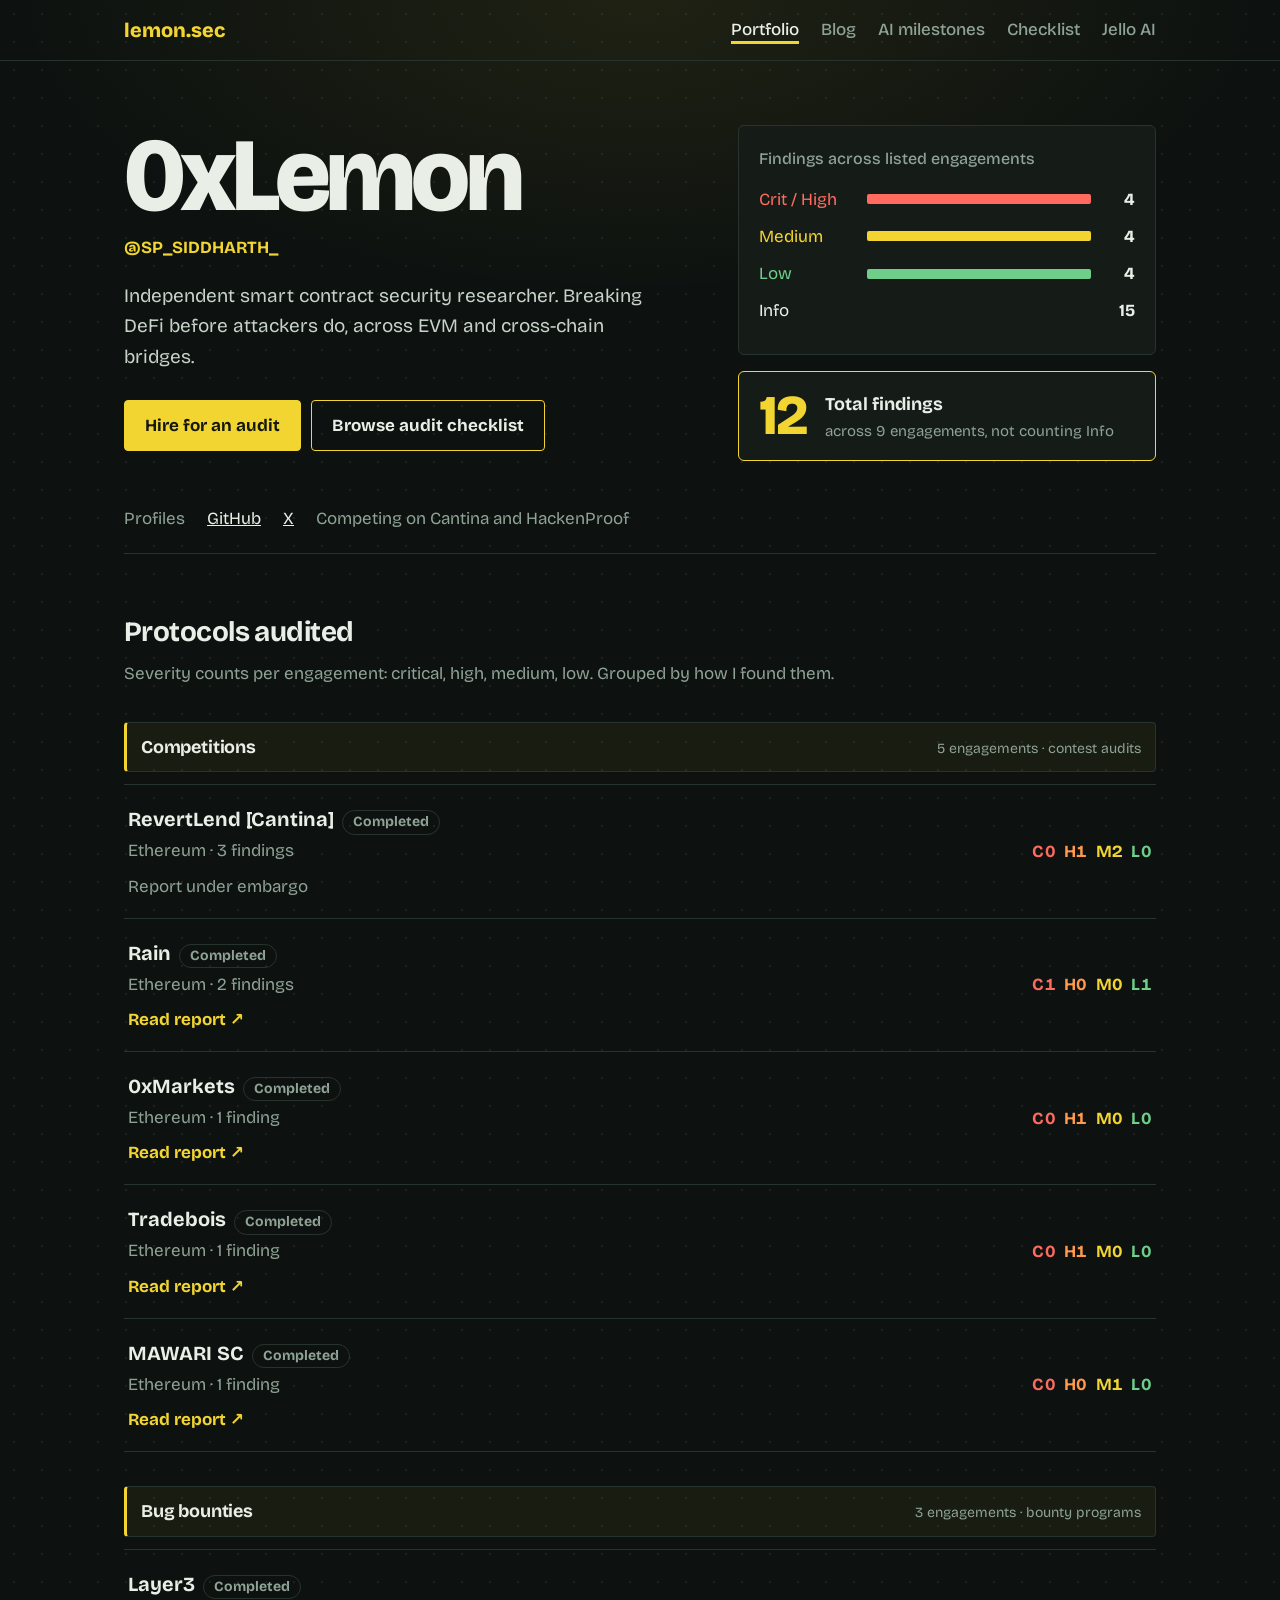
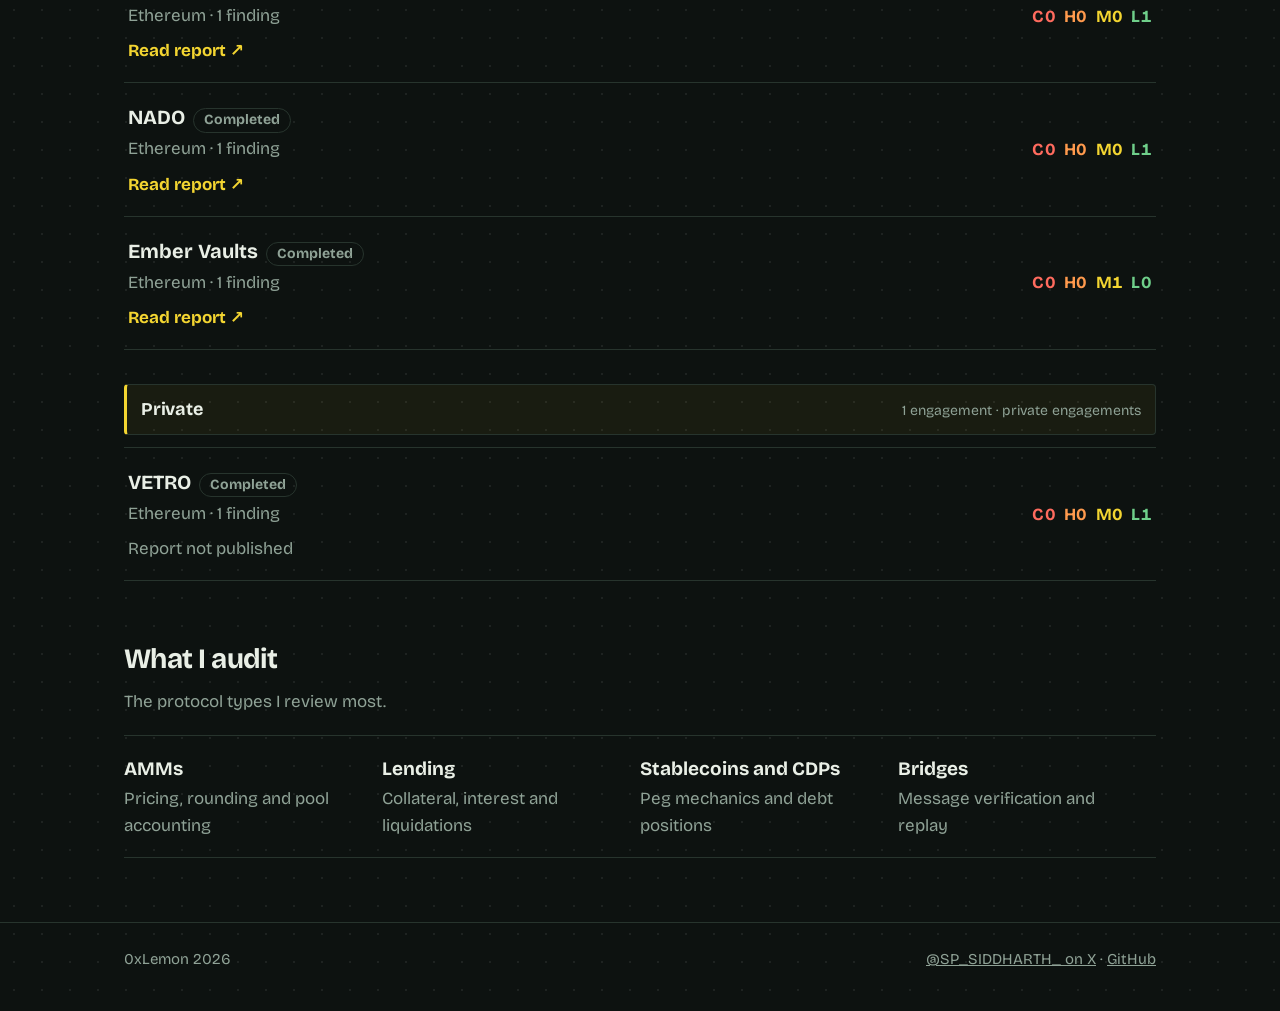
==== commit c559a4ef: "Update index.html" ====
--- a/index.html
+++ b/index.html
@@ -9,7 +9,7 @@
 <section class="hero"><div><h1>0xLemon</h1><p class="handle">@SP_SIDDHARTH_</p>
 <p class="bio">Independent smart contract security researcher. Breaking DeFi before attackers do, across EVM and cross-chain bridges.</p>
 <a class="btn main" href="https://mail.google.com/mail/?view=cm&amp;fs=1&amp;to=Ksiddharth346@gmail.com" target="_blank" rel="noopener noreferrer">Hire for an audit</a><a class="btn" href="checklist.html">Browse audit checklist</a></div>
-<div class="side"><div class="tally"><h3>Findings across listed engagements</h3><div class="row"><span class="c">Crit / High</span><div class="bar" style="width:100%;--c:var(--crit)"></div><b>4</b></div><div class="row"><span class="m">Medium</span><div class="bar" style="width:100%;--c:var(--med)"></div><b>4</b></div><div class="row"><span class="l">Low</span><div class="bar" style="width:100%;--c:var(--low)"></div><b>4</b></div></div><div class="total"><span class="n">12</span><span class="t">Total findings<small>across 9 engagements</small></span></div></div></section>
+<div class="side"><div class="tally"><h3>Findings across listed engagements</h3><div class="row"><span class="c">Crit / High</span><div class="bar" style="width:100%;--c:var(--crit)"></div><b>4</b></div><div class="row"><span class="m">Medium</span><div class="bar" style="width:100%;--c:var(--med)"></div><b>4</b></div><div class="row"><span class="l">Low</span><div class="bar" style="width:100%;--c:var(--low)"></div><b>4</b></div><div class="row"><span class="i">Info</span><div class="bar" style="width:100%;--c:var(--info)"></div><b>15</b></div></div><div class="total"><span class="n">12</span><span class="t">Total findings<small>across 9 engagements, not counting Info</small></span></div></div></section>
 <div class="links"><span>Profiles</span><a href="https://github.com/Siddev09">GitHub</a><a href="https://x.com/SP_SIDDHARTH_">X</a><span>Competing on Cantina and HackenProof</span></div>
 <h2>Protocols audited</h2><p>Severity counts per engagement: critical, high, medium, low. Grouped by how I found them.</p><div class="grp"><h3>Competitions</h3><span>5 engagements · contest audits</span></div><ul class="ledger"><li><strong>RevertLend [Cantina]<span class="st">Completed</span></strong><span class="d">Ethereum · 3 findings</span><span class="rep none">Report under embargo</span><span class="r chips"><i class="c">C0</i><i class="h">H1</i><i class="m">M2</i><i class="l">L0</i></span></li><li><strong>Rain<span class="st">Completed</span></strong><span class="d">Ethereum · 2 findings</span><a class="rep" href="https://github.com/Siddev09/Audit_Report_Portfolio/blob/main/Rain.md" target="_blank" rel="noopener noreferrer">Read report &#8599;</a><span class="r chips"><i class="c">C1</i><i class="h">H0</i><i class="m">M0</i><i class="l">L1</i></span></li><li><strong>0xMarkets<span class="st">Completed</span></strong><span class="d">Ethereum · 1 finding</span><a class="rep" href="https://github.com/Siddev09/Audit_Report_Portfolio/blob/main/0xMarkets.md" target="_blank" rel="noopener noreferrer">Read report &#8599;</a><span class="r chips"><i class="c">C0</i><i class="h">H1</i><i class="m">M0</i><i class="l">L0</i></span></li><li><strong>Tradebois<span class="st">Completed</span></strong><span class="d">Ethereum · 1 finding</span><a class="rep" href="https://github.com/Siddev09/Audit_Report_Portfolio/blob/main/TradeBois.md" target="_blank" rel="noopener noreferrer">Read report &#8599;</a><span class="r chips"><i class="c">C0</i><i class="h">H1</i><i class="m">M0</i><i class="l">L0</i></span></li><li><strong>MAWARI SC<span class="st">Completed</span></strong><span class="d">Ethereum · 1 finding</span><a class="rep" href="https://github.com/Siddev09/Audit_Report_Portfolio/blob/main/MawariSC.md" target="_blank" rel="noopener noreferrer">Read report &#8599;</a><span class="r chips"><i class="c">C0</i><i class="h">H0</i><i class="m">M1</i><i class="l">L0</i></span></li></ul><div class="grp"><h3>Bug bounties</h3><span>3 engagements · bounty programs</span></div><ul class="ledger"><li><strong>Layer3<span class="st">Completed</span></strong><span class="d">Ethereum · 1 finding</span><a class="rep" href="https://github.com/Siddev09/Audit_Report_Portfolio/blob/main/Layer3.md" target="_blank" rel="noopener noreferrer">Read report &#8599;</a><span class="r chips"><i class="c">C0</i><i class="h">H0</i><i class="m">M0</i><i class="l">L1</i></span></li><li><strong>NADO<span class="st">Completed</span></strong><span class="d">Ethereum · 1 finding</span><a class="rep" href="https://github.com/Siddev09/Audit_Report_Portfolio/blob/main/nado.md" target="_blank" rel="noopener noreferrer">Read report &#8599;</a><span class="r chips"><i class="c">C0</i><i class="h">H0</i><i class="m">M0</i><i class="l">L1</i></span></li><li><strong>Ember Vaults<span class="st">Completed</span></strong><span class="d">Ethereum · 1 finding</span><a class="rep" href="https://github.com/Siddev09/Audit_Report_Portfolio/blob/main/EmberVault.md" target="_blank" rel="noopener noreferrer">Read report &#8599;</a><span class="r chips"><i class="c">C0</i><i class="h">H0</i><i class="m">M1</i><i class="l">L0</i></span></li></ul><div class="grp"><h3>Private</h3><span>1 engagement · private engagements</span></div><ul class="ledger"><li><strong>VETRO<span class="st">Completed</span></strong><span class="d">Ethereum · 1 finding</span><span class="rep none">Report not published</span><span class="r chips"><i class="c">C0</i><i class="h">H0</i><i class="m">M0</i><i class="l">L1</i></span></li></ul>
 <h2>What I audit</h2><p>The protocol types I review most.</p>
--- a/assets/style.css
+++ b/assets/style.css
@@ -153,3 +153,13 @@
 .grp{display:flex;justify-content:space-between;align-items:baseline;gap:12px;flex-wrap:wrap;margin:34px 0 12px;padding:10px 14px;background:rgba(243,213,49,.05);border:1px solid var(--line);border-left:3px solid var(--lemon);border-radius:4px}
 .grp h3{margin:0;font-size:18px;letter-spacing:-.01em}.grp span{color:var(--muted);font-size:14px}
 .grp+.ledger{margin-bottom:0}
+
+
+/* global rank feature */
+.gr{display:flex;align-items:center;gap:36px;margin:0 0 18px;padding:26px 32px;border:1.5px solid var(--lemon);border-radius:8px;background:linear-gradient(120deg,rgba(243,213,49,.16),rgba(243,213,49,.03) 65%),#0b100d;box-shadow:0 0 0 5px rgba(243,213,49,.06),0 12px 44px rgba(243,213,49,.10)}
+.gn{display:flex;flex-direction:column;gap:4px}
+.gl{font-size:13px;font-weight:700;letter-spacing:.1em;text-transform:uppercase;color:var(--lemon)}
+.gn strong{font-family:ui-monospace,SFMono-Regular,Menlo,Consolas,monospace;font-size:clamp(56px,9vw,92px);line-height:1;letter-spacing:-.04em;color:var(--lemon)}
+.gt{border-left:1px solid rgba(243,213,49,.3);padding-left:32px}
+.gt b{display:block;font-size:22px;margin-bottom:4px}.gt span{color:#c7d3c9;font-size:17px;max-width:44ch;display:block}
+@media(max-width:700px){.gr{flex-direction:column;align-items:flex-start;gap:16px;padding:22px}.gt{border-left:0;border-top:1px solid rgba(243,213,49,.3);padding:16px 0 0}}
